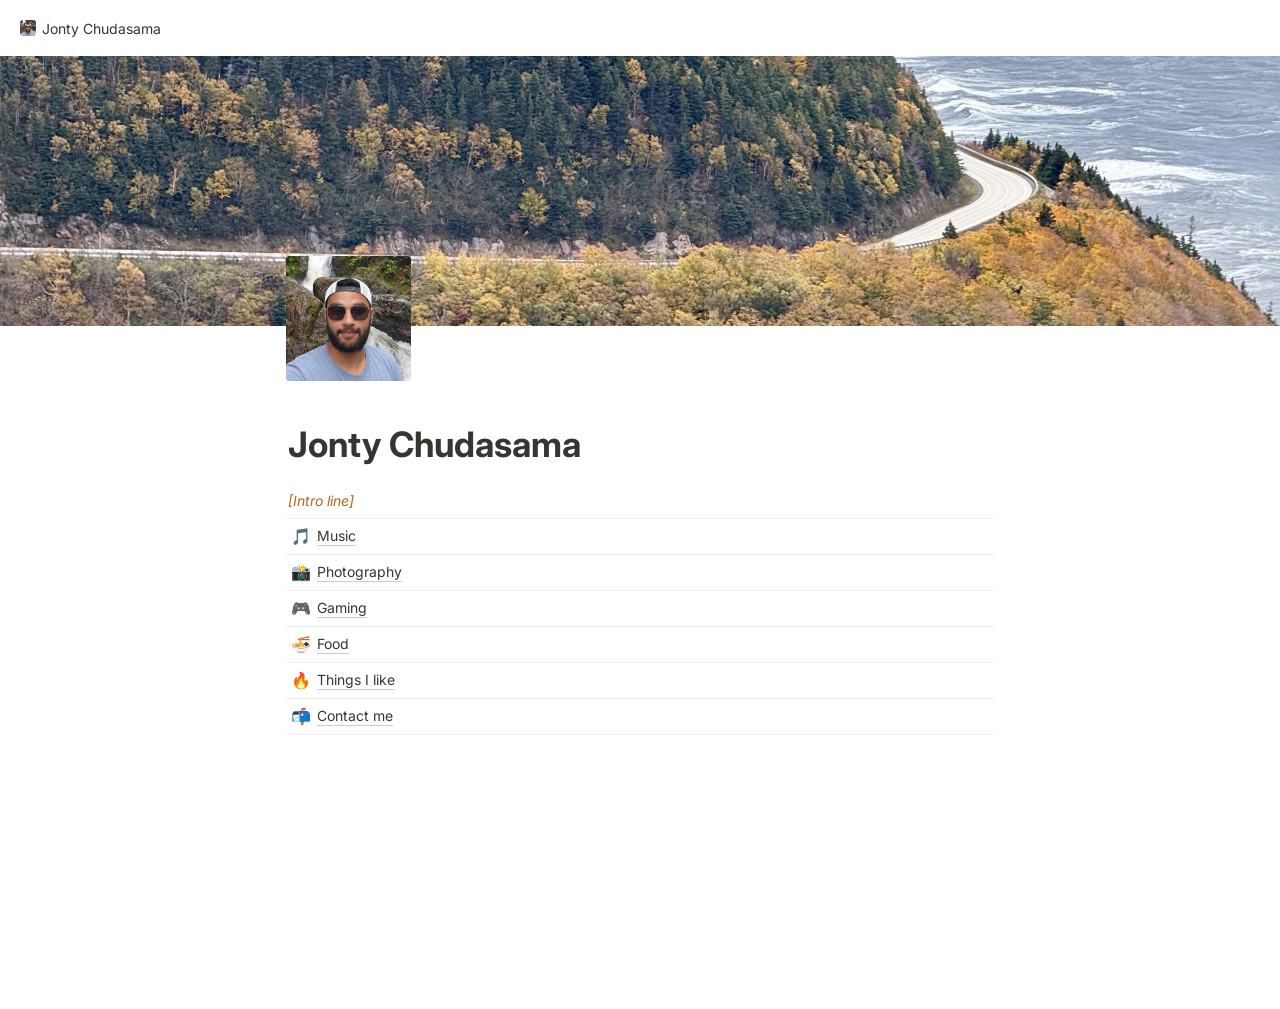
==== index.html @ 6bc84c6f "Add a dedicated contact page with an X handle link" ====
<!DOCTYPE html><html lang="en"><head><meta charset="UTF-8"><meta name="viewport" content="width=device-width,initial-scale=1"><link rel="icon" href="img/profile.jpg?v=8"><link rel="stylesheet" href="style.css?v=8"><title>Jonty Chudasama</title></head><body>
<nav class="nav"><div class="crumbs"><a class="crumb" href="index.html"><img src="img/profile.jpg?v=8" alt="">Jonty Chudasama</a></div></nav>
<div class="cover"><div class="cover-img" role="img" aria-label="Cover photo"></div></div>
<main class="wrap">
<div class="avatar in"><img src="img/profile.jpg?v=8" alt="Jonty Chudasama"></div>
<h1 class="in">Jonty Chudasama</h1>
<p class="ph in">[Intro line]</p>
<div class="pages in"><hr>
<a class="pg" href="music.html"><span class="e">🎵</span><u>Music</u></a><hr>
<a class="pg" href="photography.html"><span class="e">📸</span><u>Photography</u></a><hr>
<a class="pg" href="gaming.html"><span class="e">🎮</span><u>Gaming</u></a><hr>
<a class="pg" href="food.html"><span class="e">🍜</span><u>Food</u></a><hr>
<a class="pg" href="things-i-like.html"><span class="e">🔥</span><u>Things I like</u></a><hr>
<a class="pg" href="contact.html"><span class="e">📬</span><u>Contact me</u></a><hr>
</div></main><script src="main.js?v=8"></script></body></html>
---- style.css ----
@import url("https://fonts.googleapis.com/css2?family=Inter:wght@400;600;700&display=swap");
:root{--ink:#37352f;--muted:rgba(55,53,47,.6);--line:rgba(235,236,237,.8);--hover:#efefef;--ph:#b5651d;--bg:#fff}
*{box-sizing:border-box}html{-webkit-text-size-adjust:100%}
body{margin:0;background:var(--bg);color:var(--ink);font-family:Inter,-apple-system,BlinkMacSystemFont,"Segoe UI",Helvetica,sans-serif;font-size:14px;line-height:21px;-webkit-font-smoothing:antialiased}
/* navbar + breadcrumb */
.nav{position:sticky;top:0;z-index:10;height:56px;background:#fff;padding:0 14px;display:flex;align-items:center}
.crumbs{display:flex;align-items:center;gap:4px;min-width:0}
.crumb{display:flex;align-items:center;gap:6px;padding:2px 6px;border-radius:4px;color:var(--ink);text-decoration:none;white-space:nowrap;transition:background .12s}
.crumb:hover{background:var(--hover)}
.crumb img{width:16px;height:16px;border-radius:3px;object-fit:cover;display:block}
.crumb .e{font-size:18px;line-height:1}
.sep{color:var(--muted);font-size:12.25px;margin:0 2px}
/* home cover */
.cover{height:270px;overflow:hidden;position:relative;background:#ece9e3}
.cover-img{position:absolute;inset:-40px 0;background:url(img/cover.jpg) center/cover no-repeat;will-change:transform}
/* subpage spacer (no cover) */
.spacer{height:100px}
.wrap{max-width:900px;margin:0 auto;padding:0 96px 270px}
.head{position:relative}
.avatar{width:125px;height:125px;margin-top:-70px;position:relative;border-radius:3px;overflow:hidden;background:#d9d6cf}
.avatar img{width:100%;height:100%;object-fit:cover;display:block}
.icon{font-size:78px;line-height:84px;height:84px;margin-left:3px}
h1{font-size:35px;line-height:1.2;font-weight:700;margin:40px 0 20px;padding:2px}
.cover+.wrap h1{margin-top:40px}
p{margin:0;padding:3px 2px}
.ph{color:var(--ph);font-style:italic}
hr{border:0;border-top:1px solid var(--line);margin:8px 0}
.pages{display:flex;flex-direction:column}
.pg{display:flex;align-items:center;gap:6px;padding:3px 4px 3px 5px;border-radius:4px;color:var(--ink);text-decoration:none;transition:background .12s}
.pg:hover{background:var(--hover)}
.pg .e{font-size:16px;width:20px;text-align:center;display:inline-block;transition:transform .25s cubic-bezier(.3,1.6,.5,1)}
.pg:hover .e{transform:translateX(2px) scale(1.12)}
.pg u{text-decoration:none;border-bottom:1px solid rgba(55,53,47,.25);line-height:1.3}
.pages hr{margin:4px 0}
a.inl{color:var(--ink);text-decoration:underline;text-decoration-color:rgba(55,53,47,.6);text-underline-offset:2px}
h3{font-size:24px;font-weight:600;margin:32px 0 4px;padding:3px 2px}
.grid{display:grid;grid-template-columns:repeat(3,1fr);gap:8px;margin-top:8px}.grid div{aspect-ratio:1;background:#f1f0ee;border-radius:3px;display:grid;place-items:center;text-align:center}
/* motion */
.in{opacity:0;transform:translateY(6px);animation:in .5s cubic-bezier(.2,.7,.2,1) forwards}
@keyframes in{to{opacity:1;transform:none}}
main{transition:opacity .2s}body.leaving main{opacity:0}
@media(max-width:720px){.wrap{padding:0 24px 180px}.cover{height:200px}.spacer{height:50px}}
@media(prefers-reduced-motion:reduce){*{animation:none!important;transition:none!important}.in{opacity:1;transform:none}}
.muted{color:var(--muted)}
.tracks{list-style:none;margin:0;padding:0}.tracks li{display:flex;align-items:center;gap:10px;padding:4px 2px;border-radius:4px}
.tracks li:hover{background:#f7f7f5}
.tracks img,.tracks .art{width:36px;height:36px;border-radius:3px;object-fit:cover;flex:none;background:#f1f0ee}
.tracks.round img,.tracks.round .art{border-radius:50%}
.tracks .sub{color:var(--muted);font-size:12px;line-height:16px}
.upd{margin-top:24px;font-size:12px}
#spotify h3:first-child{margin-top:8px}
/* Music: quiet controls and simple ranked lists. */
.time-switch{display:flex;gap:4px;flex-wrap:wrap;border-bottom:1px solid var(--line);padding-bottom:8px}
.time-switch button,.stats-retry{font:inherit;color:var(--muted);background:transparent;border:0;border-radius:4px;padding:8px 10px;min-height:40px;cursor:pointer}
.time-switch button:hover,.stats-retry:hover{background:var(--hover);color:var(--ink)}
.time-switch button[aria-pressed="true"]{background:#efefed;color:var(--ink);font-weight:600}
.time-switch button:focus-visible,.stats-retry:focus-visible{outline:2px solid var(--ink);outline-offset:2px}
.top-player{margin-top:24px}.top-player iframe{display:block;border:0;border-radius:8px;margin-top:10px;max-width:100%}
.player-link{display:inline-block;font-size:12px;margin-top:6px}
#spotify .stats-section h3{font-size:20px;margin:30px 0 10px}
.tracks li{min-height:48px}.track-rank{width:18px;flex:none;text-align:center;font-size:12px;color:var(--muted);font-variant-numeric:tabular-nums}
.track-info{min-width:0;overflow-wrap:anywhere}
.stats-empty{margin-top:24px}
.sr-only{position:absolute;width:1px;height:1px;padding:0;margin:-1px;overflow:hidden;clip-path:inset(50%);white-space:nowrap;border:0}
@media(max-width:720px){.time-switch{gap:2px}.time-switch button{padding:8px;min-height:44px}}
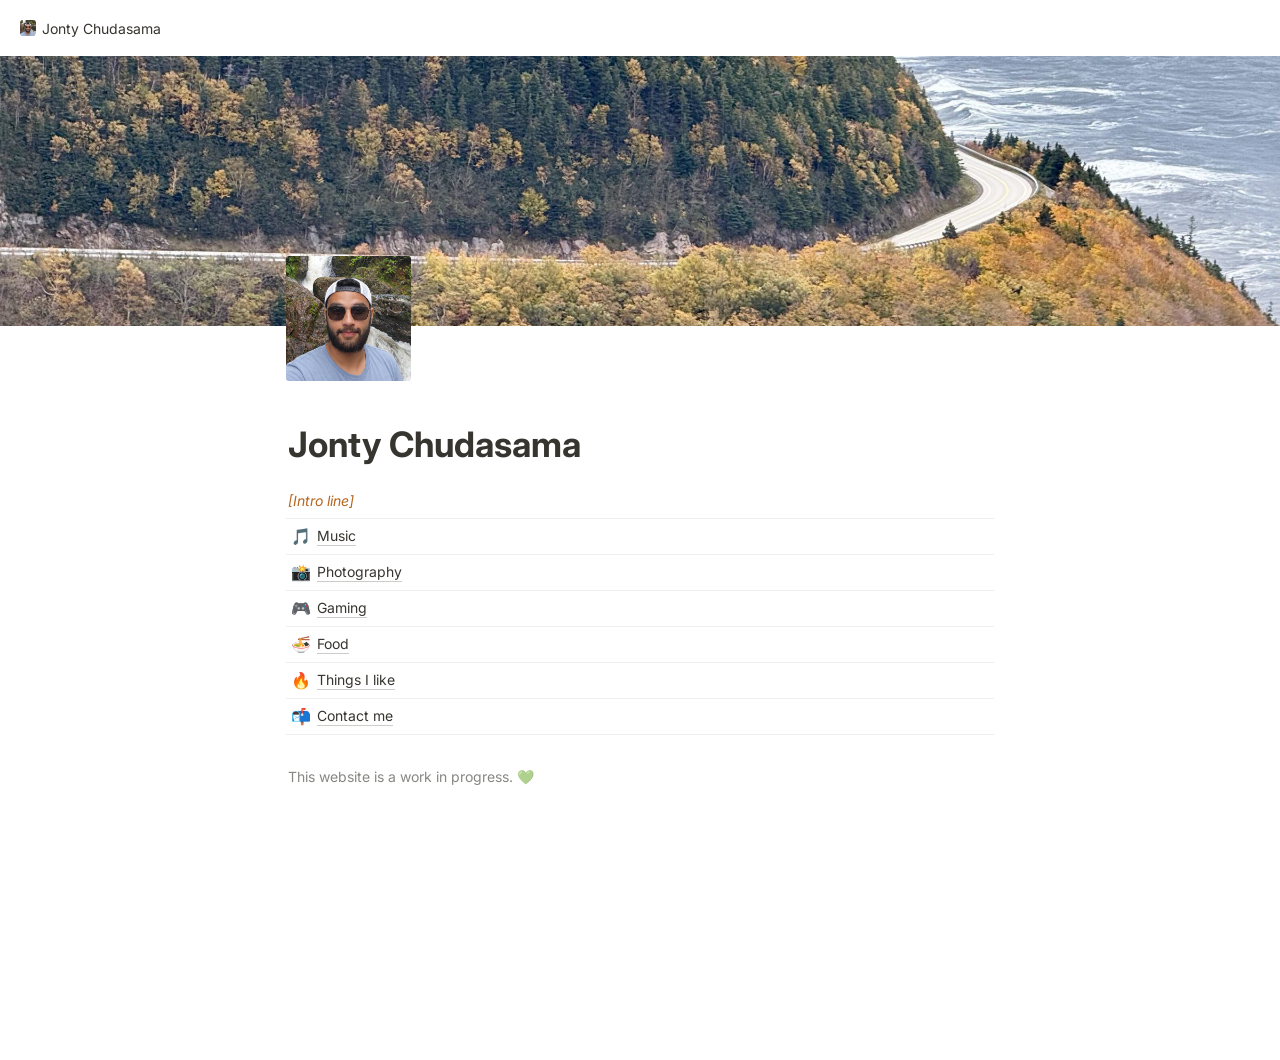
==== commit 2b8bb42c: "Add a work-in-progress note to the homepage" ====
--- a/index.html
+++ b/index.html
@@ -1,4 +1,4 @@
-<!DOCTYPE html><html lang="en"><head><meta charset="UTF-8"><meta name="viewport" content="width=device-width,initial-scale=1"><link rel="icon" href="img/profile.jpg?v=8"><link rel="stylesheet" href="style.css?v=8"><title>Jonty Chudasama</title></head><body>
+<!DOCTYPE html><html lang="en"><head><meta charset="UTF-8"><meta name="viewport" content="width=device-width,initial-scale=1"><link rel="icon" href="img/profile.jpg?v=8"><link rel="stylesheet" href="style.css?v=13"><title>Jonty Chudasama</title></head><body>
 <nav class="nav"><div class="crumbs"><a class="crumb" href="index.html"><img src="img/profile.jpg?v=8" alt="">Jonty Chudasama</a></div></nav>
 <div class="cover"><div class="cover-img" role="img" aria-label="Cover photo"></div></div>
 <main class="wrap">
@@ -12,4 +12,6 @@
 <a class="pg" href="food.html"><span class="e">🍜</span><u>Food</u></a><hr>
 <a class="pg" href="things-i-like.html"><span class="e">🔥</span><u>Things I like</u></a><hr>
 <a class="pg" href="contact.html"><span class="e">📬</span><u>Contact me</u></a><hr>
-</div></main><script src="main.js?v=8"></script></body></html>
+</div>
+<p class="muted in wip-note">This website is a work in progress. 💚</p>
+</main><script src="main.js?v=8"></script></body></html>
--- a/style.css
+++ b/style.css
@@ -42,6 +42,7 @@
 @media(max-width:720px){.wrap{padding:0 24px 180px}.cover{height:200px}.spacer{height:50px}}
 @media(prefers-reduced-motion:reduce){*{animation:none!important;transition:none!important}.in{opacity:1;transform:none}}
 .muted{color:var(--muted)}
+.wip-note{margin-top:24px}
 .tracks{list-style:none;margin:0;padding:0}.tracks li{display:flex;align-items:center;gap:10px;padding:4px 2px;border-radius:4px}
 .tracks li:hover{background:#f7f7f5}
 .tracks img,.tracks .art{width:36px;height:36px;border-radius:3px;object-fit:cover;flex:none;background:#f1f0ee}
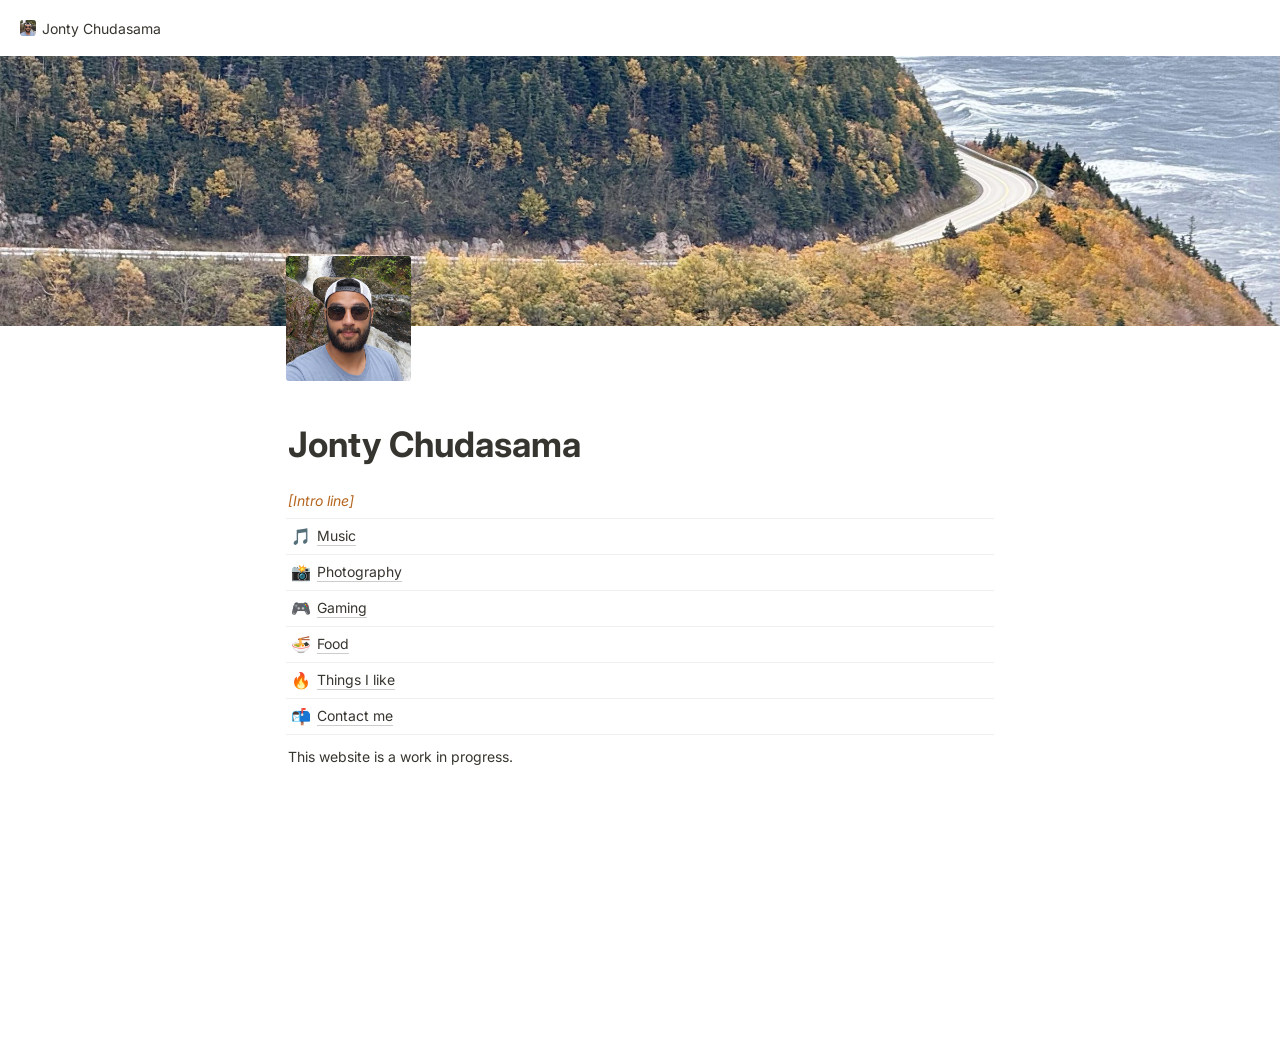
==== commit e933fddc: "Match reference disclaimer color and spacing without emoji" ====
--- a/index.html
+++ b/index.html
@@ -1,4 +1,4 @@
-<!DOCTYPE html><html lang="en"><head><meta charset="UTF-8"><meta name="viewport" content="width=device-width,initial-scale=1"><link rel="icon" href="img/profile.jpg?v=8"><link rel="stylesheet" href="style.css?v=13"><title>Jonty Chudasama</title></head><body>
+<!DOCTYPE html><html lang="en"><head><meta charset="UTF-8"><meta name="viewport" content="width=device-width,initial-scale=1"><link rel="icon" href="img/profile.jpg?v=8"><link rel="stylesheet" href="style.css?v=14"><title>Jonty Chudasama</title></head><body>
 <nav class="nav"><div class="crumbs"><a class="crumb" href="index.html"><img src="img/profile.jpg?v=8" alt="">Jonty Chudasama</a></div></nav>
 <div class="cover"><div class="cover-img" role="img" aria-label="Cover photo"></div></div>
 <main class="wrap">
@@ -13,5 +13,5 @@
 <a class="pg" href="things-i-like.html"><span class="e">🔥</span><u>Things I like</u></a><hr>
 <a class="pg" href="contact.html"><span class="e">📬</span><u>Contact me</u></a><hr>
 </div>
-<p class="muted in wip-note">This website is a work in progress. 💚</p>
+<p class="in wip-note">This website is a work in progress.</p>
 </main><script src="main.js?v=8"></script></body></html>
--- a/style.css
+++ b/style.css
@@ -42,7 +42,7 @@
 @media(max-width:720px){.wrap{padding:0 24px 180px}.cover{height:200px}.spacer{height:50px}}
 @media(prefers-reduced-motion:reduce){*{animation:none!important;transition:none!important}.in{opacity:1;transform:none}}
 .muted{color:var(--muted)}
-.wip-note{margin-top:24px}
+.wip-note{margin-top:4px}
 .tracks{list-style:none;margin:0;padding:0}.tracks li{display:flex;align-items:center;gap:10px;padding:4px 2px;border-radius:4px}
 .tracks li:hover{background:#f7f7f5}
 .tracks img,.tracks .art{width:36px;height:36px;border-radius:3px;object-fit:cover;flex:none;background:#f1f0ee}
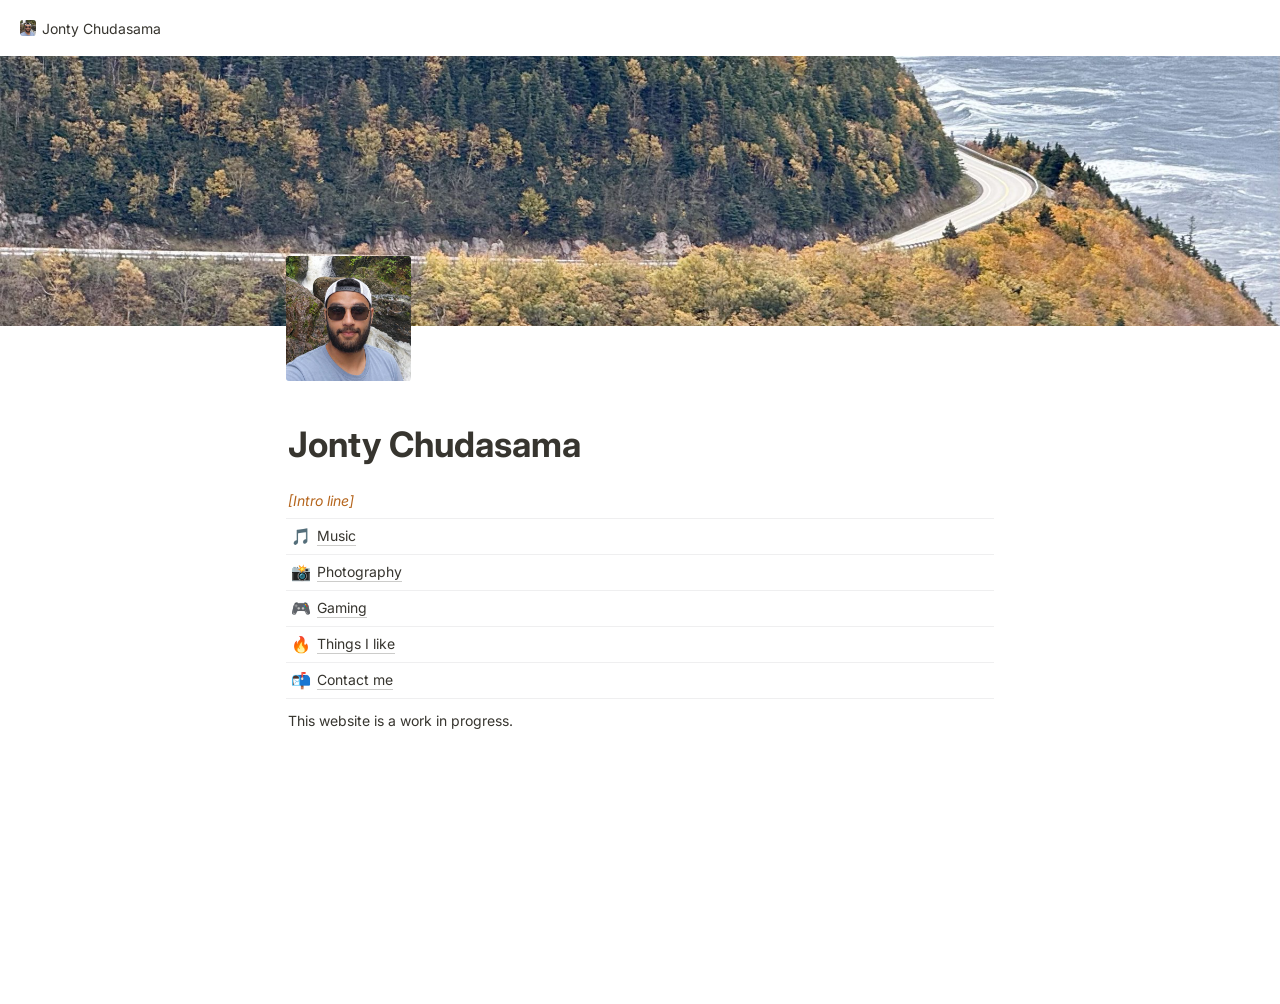
==== commit 729f0627: "Remove Food page and homepage link" ====
--- a/index.html
+++ b/index.html
@@ -9,7 +9,6 @@
 <a class="pg" href="music.html"><span class="e">🎵</span><u>Music</u></a><hr>
 <a class="pg" href="photography.html"><span class="e">📸</span><u>Photography</u></a><hr>
 <a class="pg" href="gaming.html"><span class="e">🎮</span><u>Gaming</u></a><hr>
-<a class="pg" href="food.html"><span class="e">🍜</span><u>Food</u></a><hr>
 <a class="pg" href="things-i-like.html"><span class="e">🔥</span><u>Things I like</u></a><hr>
 <a class="pg" href="contact.html"><span class="e">📬</span><u>Contact me</u></a><hr>
 </div>
--- a/style.css
+++ b/style.css
@@ -43,6 +43,34 @@
 @media(prefers-reduced-motion:reduce){*{animation:none!important;transition:none!important}.in{opacity:1;transform:none}}
 .muted{color:var(--muted)}
 .wip-note{margin-top:4px}
+/* Bookmarks follow the Things I Like reference page. */
+.likes-section{margin-top:66px}
+.likes-section+.likes-section{margin-top:40px}
+.likes-section h2{font-size:26.25px;line-height:1.3;font-weight:600;margin:0;padding:3px 2px}
+.bookmark{display:flex;min-height:94.5px;margin:8px 0;border:1px solid var(--line);border-radius:5px;overflow:hidden;color:var(--ink);text-decoration:none}
+.bookmark:hover{background:#f7f7f5}
+.bookmark:focus-visible{outline:2px solid var(--ink);outline-offset:3px}
+.bookmark-content{flex:1;min-width:0;padding:10.5px 12.25px 8.75px}
+.bookmark .bookmark-title{font-size:12.25px;line-height:17.5px;font-weight:400;margin:0 0 2px;padding:0}
+.bookmark-description{font-size:10.5px;line-height:14px;color:var(--muted);padding:0;display:-webkit-box;-webkit-line-clamp:2;-webkit-box-orient:vertical;overflow:hidden}
+.bookmark-domain{display:flex;align-items:center;gap:5px;font-size:10.5px;line-height:14px;margin-top:6px;overflow-wrap:anywhere}
+.bookmark-domain img{width:16px;height:16px;object-fit:cover;border-radius:3px;flex:none}
+.bookmark-cover{flex:0 0 35%;min-width:0;background:#f7f7f7;display:flex;align-items:center;justify-content:center}
+.bookmark-cover img{display:block;width:100%;height:94.5px;object-fit:contain}
+.newsletter-cover{font-size:36px;color:var(--muted)}
+/* Gaming keeps the same page hierarchy, with a growing collection of heroes. */
+.gaming-section{margin-top:66px}
+.gaming-section+.gaming-section{margin-top:48px}
+.gaming-section h2{font-size:26.25px;line-height:1.3;font-weight:600;margin:0;padding:3px 2px}
+.game-subheading{font-size:20px;margin:24px 0 12px;padding:3px 2px}
+.hero-grid{display:grid;grid-template-columns:repeat(auto-fill,minmax(min(100%,190px),1fr));gap:16px}
+.hero-card{margin:0;min-width:0;border:1px solid var(--line);border-radius:5px;overflow:hidden;background:var(--bg)}
+.hero-art{display:block;width:100%;height:auto;aspect-ratio:16/9;object-fit:contain}
+.hero-details{display:flex;align-items:baseline;justify-content:space-between;gap:12px;padding:12px}
+.hero-details h4{font-size:16px;line-height:21px;font-weight:600;margin:0}
+.hero-ranking{display:flex;align-items:center;justify-content:space-between;gap:12px;border-top:1px solid var(--line);padding:10px 12px}
+.hero-ranking strong{font-weight:600;font-variant-numeric:tabular-nums}
+.hero-ranking small{display:block;font-size:12px;line-height:18px;color:var(--muted)}
 .tracks{list-style:none;margin:0;padding:0}.tracks li{display:flex;align-items:center;gap:10px;padding:4px 2px;border-radius:4px}
 .tracks li:hover{background:#f7f7f5}
 .tracks img,.tracks .art{width:36px;height:36px;border-radius:3px;object-fit:cover;flex:none;background:#f1f0ee}
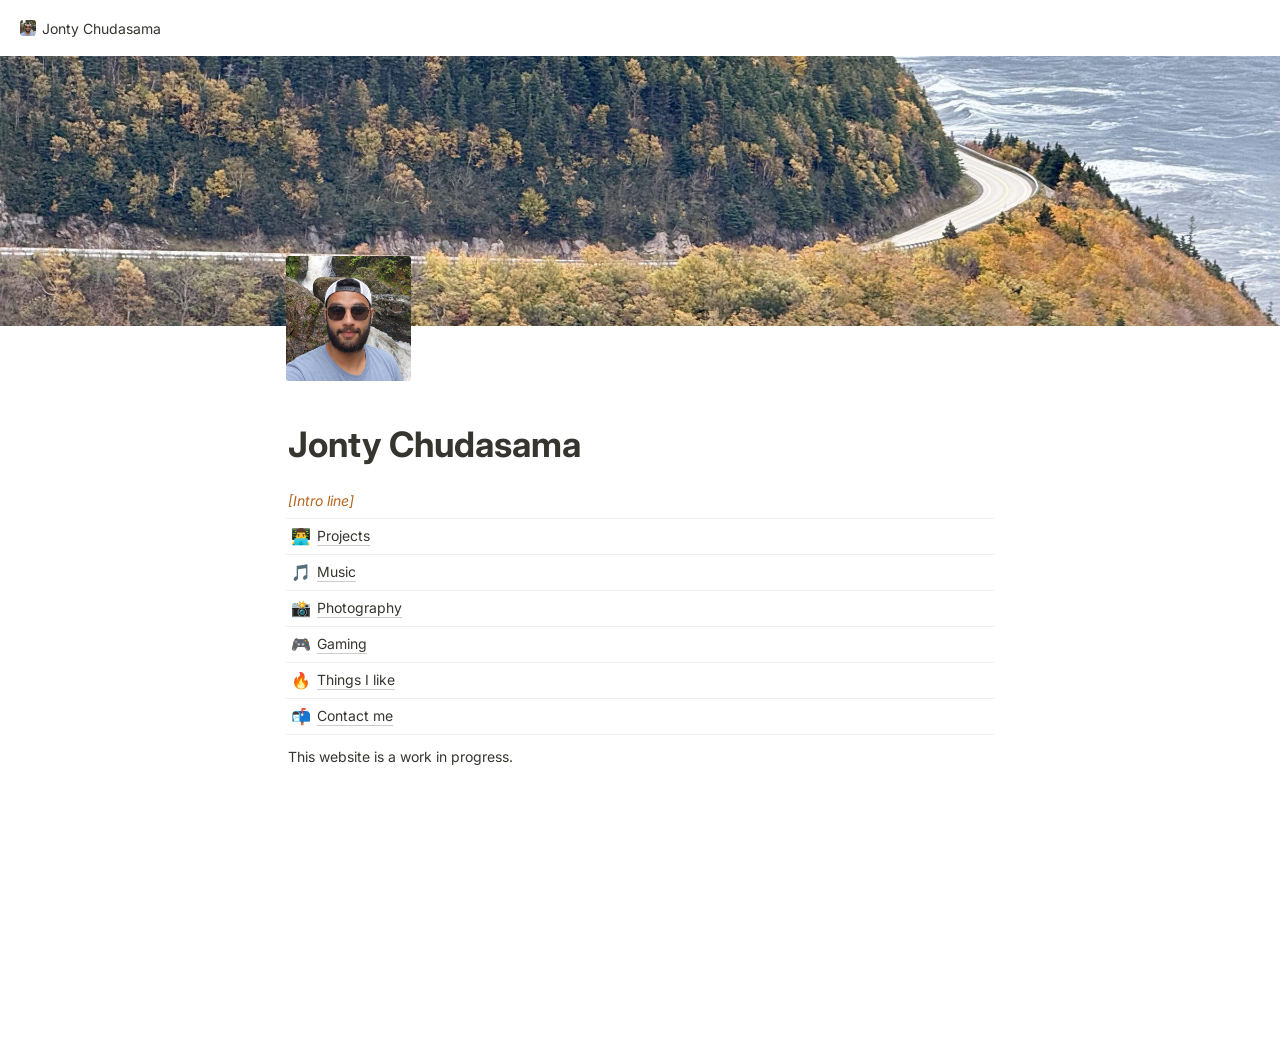
==== commit 3e95f0fb: "Add Projects page with CapSolve and daily journal app" ====
--- a/index.html
+++ b/index.html
@@ -6,6 +6,7 @@
 <h1 class="in">Jonty Chudasama</h1>
 <p class="ph in">[Intro line]</p>
 <div class="pages in"><hr>
+<a class="pg" href="projects.html"><span class="e">👨‍💻</span><u>Projects</u></a><hr>
 <a class="pg" href="music.html"><span class="e">🎵</span><u>Music</u></a><hr>
 <a class="pg" href="photography.html"><span class="e">📸</span><u>Photography</u></a><hr>
 <a class="pg" href="gaming.html"><span class="e">🎮</span><u>Gaming</u></a><hr>
--- a/style.css
+++ b/style.css
@@ -43,6 +43,11 @@
 @media(prefers-reduced-motion:reduce){*{animation:none!important;transition:none!important}.in{opacity:1;transform:none}}
 .muted{color:var(--muted)}
 .wip-note{margin-top:4px}
+/* Projects use the same quiet headings and dividers as the other pages. */
+.project-entry{margin-top:40px}
+.project-entry h2{font-size:26.25px;line-height:1.3;font-weight:600;margin:0;padding:3px 2px}
+.project-link,.project-note{margin-top:8px}
+.project-note{font-size:12px;color:var(--muted)}
 /* Bookmarks follow the Things I Like reference page. */
 .likes-section{margin-top:66px}
 .likes-section+.likes-section{margin-top:40px}
@@ -57,7 +62,6 @@
 .bookmark-domain img{width:16px;height:16px;object-fit:cover;border-radius:3px;flex:none}
 .bookmark-cover{flex:0 0 35%;min-width:0;background:#f7f7f7;display:flex;align-items:center;justify-content:center}
 .bookmark-cover img{display:block;width:100%;height:94.5px;object-fit:contain}
-.newsletter-cover{font-size:36px;color:var(--muted)}
 /* Gaming keeps the same page hierarchy, with a growing collection of heroes. */
 .gaming-section{margin-top:66px}
 .gaming-section+.gaming-section{margin-top:48px}
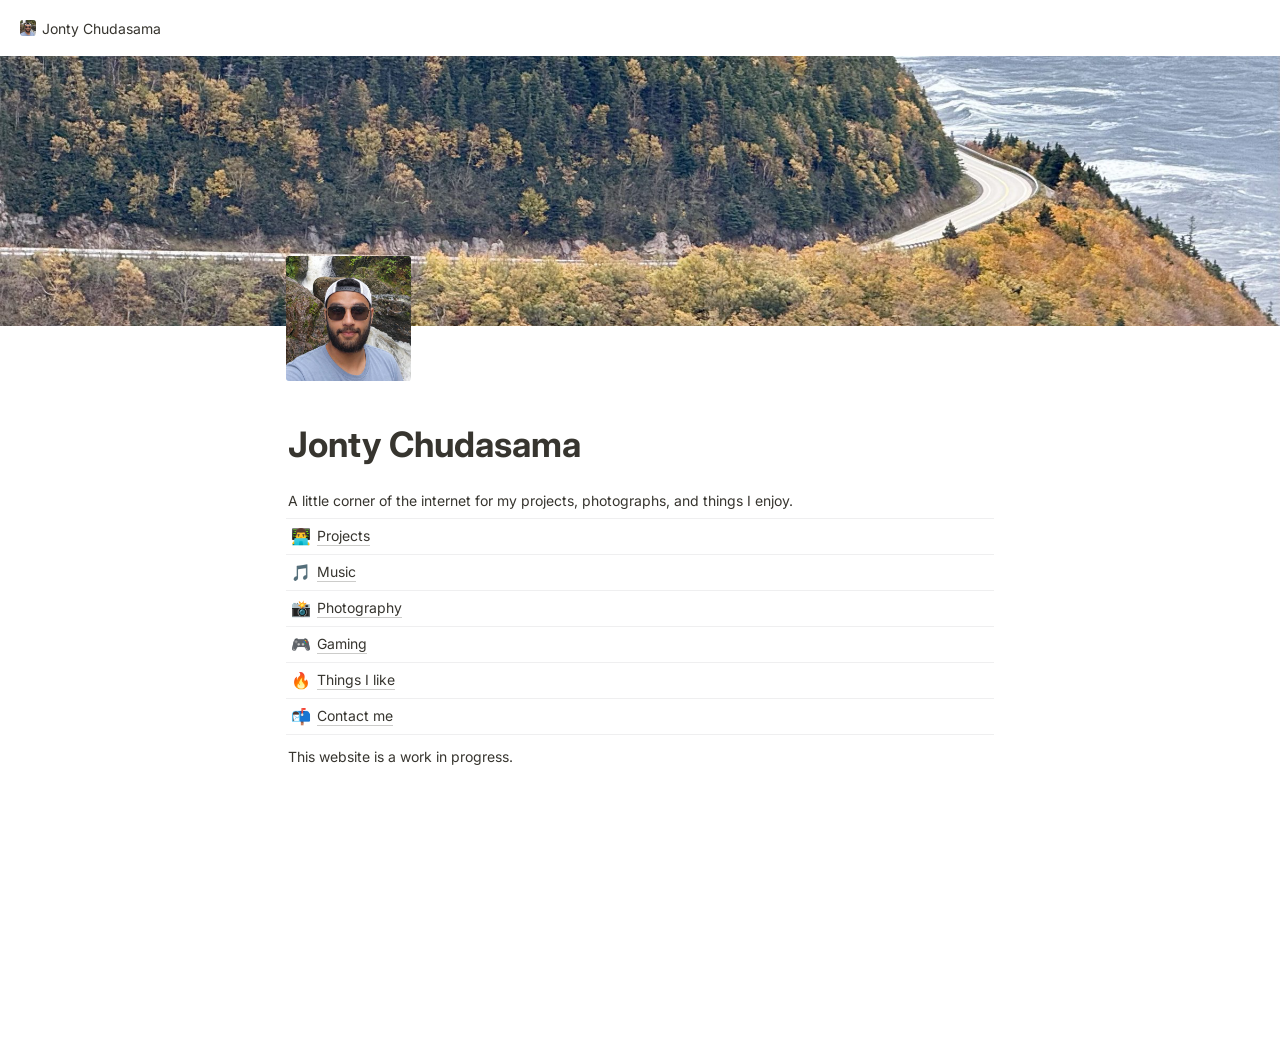
==== commit ba844ee0: "Add welcoming homepage introduction" ====
--- a/index.html
+++ b/index.html
@@ -4,7 +4,7 @@
 <main class="wrap">
 <div class="avatar in"><img src="img/profile.jpg?v=8" alt="Jonty Chudasama"></div>
 <h1 class="in">Jonty Chudasama</h1>
-<p class="ph in">[Intro line]</p>
+<p class="in">A little corner of the internet for my projects, photographs, and things I enjoy.</p>
 <div class="pages in"><hr>
 <a class="pg" href="projects.html"><span class="e">👨‍💻</span><u>Projects</u></a><hr>
 <a class="pg" href="music.html"><span class="e">🎵</span><u>Music</u></a><hr>
--- a/style.css
+++ b/style.css
@@ -46,8 +46,17 @@
 /* Projects use the same quiet headings and dividers as the other pages. */
 .project-entry{margin-top:40px}
 .project-entry h2{font-size:26.25px;line-height:1.3;font-weight:600;margin:0;padding:3px 2px}
-.project-link,.project-note{margin-top:8px}
-.project-note{font-size:12px;color:var(--muted)}
+.project-link{margin-top:8px}
+/* Photography preserves original proportions; color follows hover or touch scrolling. */
+.photography-wrap{padding-bottom:max(270px,50vh)}
+.photo-gallery{columns:2;column-gap:16px;margin-top:32px}
+.photo{margin:0 0 16px;break-inside:avoid;overflow:hidden;border-radius:3px}
+.photo img,.photo-placeholder{display:block;width:100%;height:auto;filter:grayscale(1);transition:filter 280ms cubic-bezier(.25,1,.5,1)}
+.photo-placeholder{aspect-ratio:var(--photo-ratio,3/2);display:grid;place-items:center;background:#f1f0ee;color:var(--muted)}
+.photo.is-color img,.photo.is-color .photo-placeholder,.photo:focus-visible img{filter:grayscale(0)}
+.photo:focus-visible{outline:2px solid var(--ink);outline-offset:3px}
+@media(hover:hover) and (pointer:fine){.photo:hover img,.photo:hover .photo-placeholder{filter:grayscale(0)}}
+@media(max-width:720px){.photo-gallery{columns:1}}
 /* Bookmarks follow the Things I Like reference page. */
 .likes-section{margin-top:66px}
 .likes-section+.likes-section{margin-top:40px}
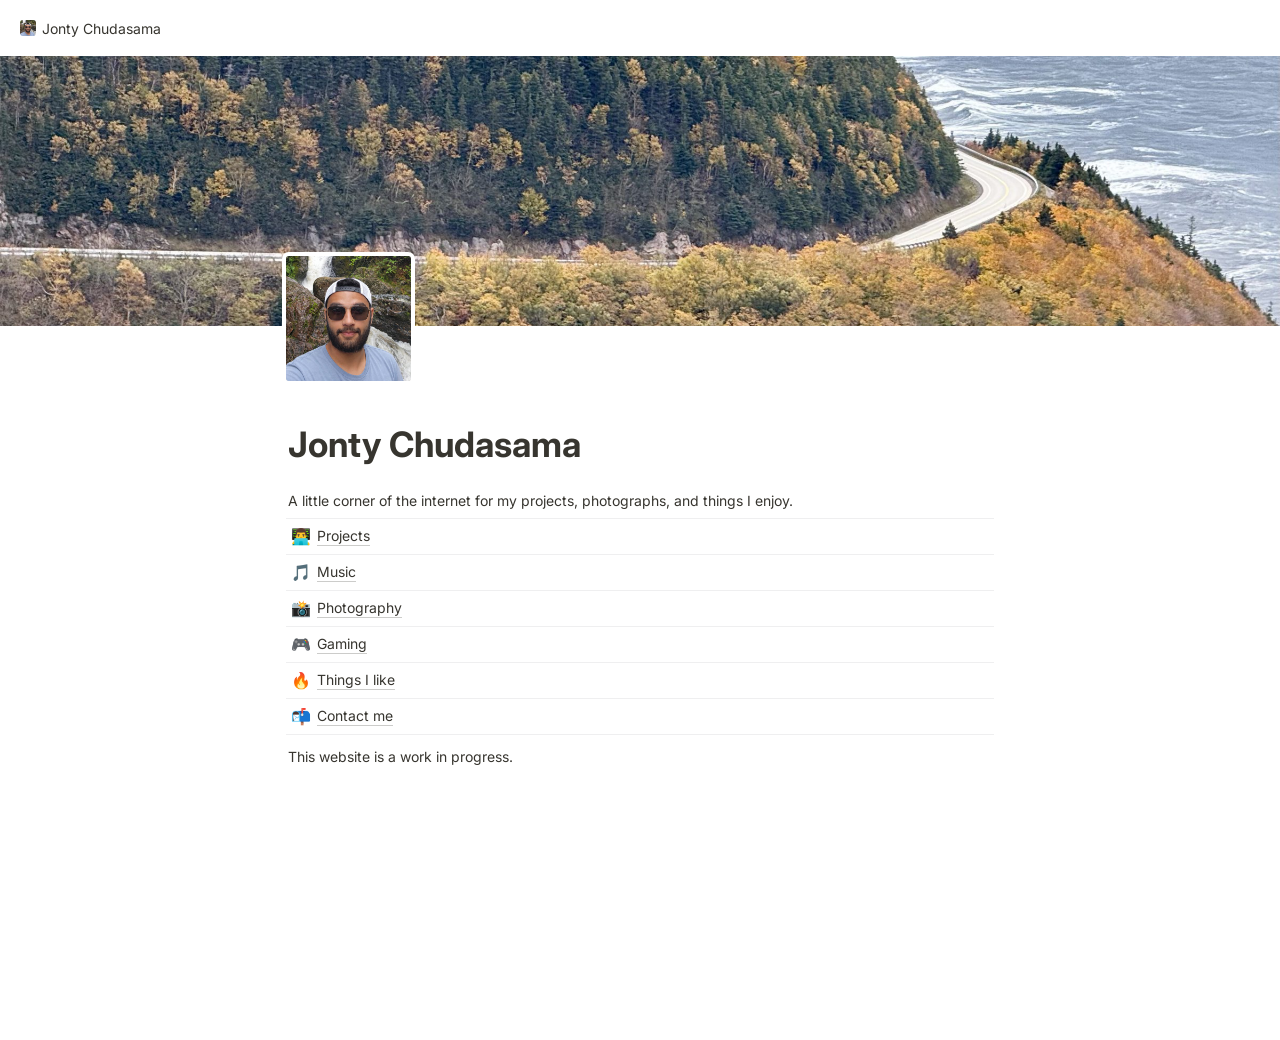
==== commit 5fb13a38: "Frame homepage portrait in white for separation" ====
--- a/index.html
+++ b/index.html
@@ -1,4 +1,4 @@
-<!DOCTYPE html><html lang="en"><head><meta charset="UTF-8"><meta name="viewport" content="width=device-width,initial-scale=1"><link rel="icon" href="img/profile.jpg?v=8"><link rel="stylesheet" href="style.css?v=14"><title>Jonty Chudasama</title></head><body>
+<!DOCTYPE html><html lang="en"><head><meta charset="UTF-8"><meta name="viewport" content="width=device-width,initial-scale=1"><link rel="icon" href="img/profile.jpg?v=8"><link rel="stylesheet" href="style.css?v=21"><title>Jonty Chudasama</title></head><body>
 <nav class="nav"><div class="crumbs"><a class="crumb" href="index.html"><img src="img/profile.jpg?v=8" alt="">Jonty Chudasama</a></div></nav>
 <div class="cover"><div class="cover-img" role="img" aria-label="Cover photo"></div></div>
 <main class="wrap">
--- a/style.css
+++ b/style.css
@@ -17,7 +17,7 @@
 .spacer{height:100px}
 .wrap{max-width:900px;margin:0 auto;padding:0 96px 270px}
 .head{position:relative}
-.avatar{width:125px;height:125px;margin-top:-70px;position:relative;border-radius:3px;overflow:hidden;background:#d9d6cf}
+.avatar{width:125px;height:125px;margin-top:-70px;position:relative;border-radius:3px;overflow:hidden;background:#d9d6cf;box-shadow:0 0 0 4px var(--bg)}
 .avatar img{width:100%;height:100%;object-fit:cover;display:block}
 .icon{font-size:78px;line-height:84px;height:84px;margin-left:3px}
 h1{font-size:35px;line-height:1.2;font-weight:700;margin:40px 0 20px;padding:2px}
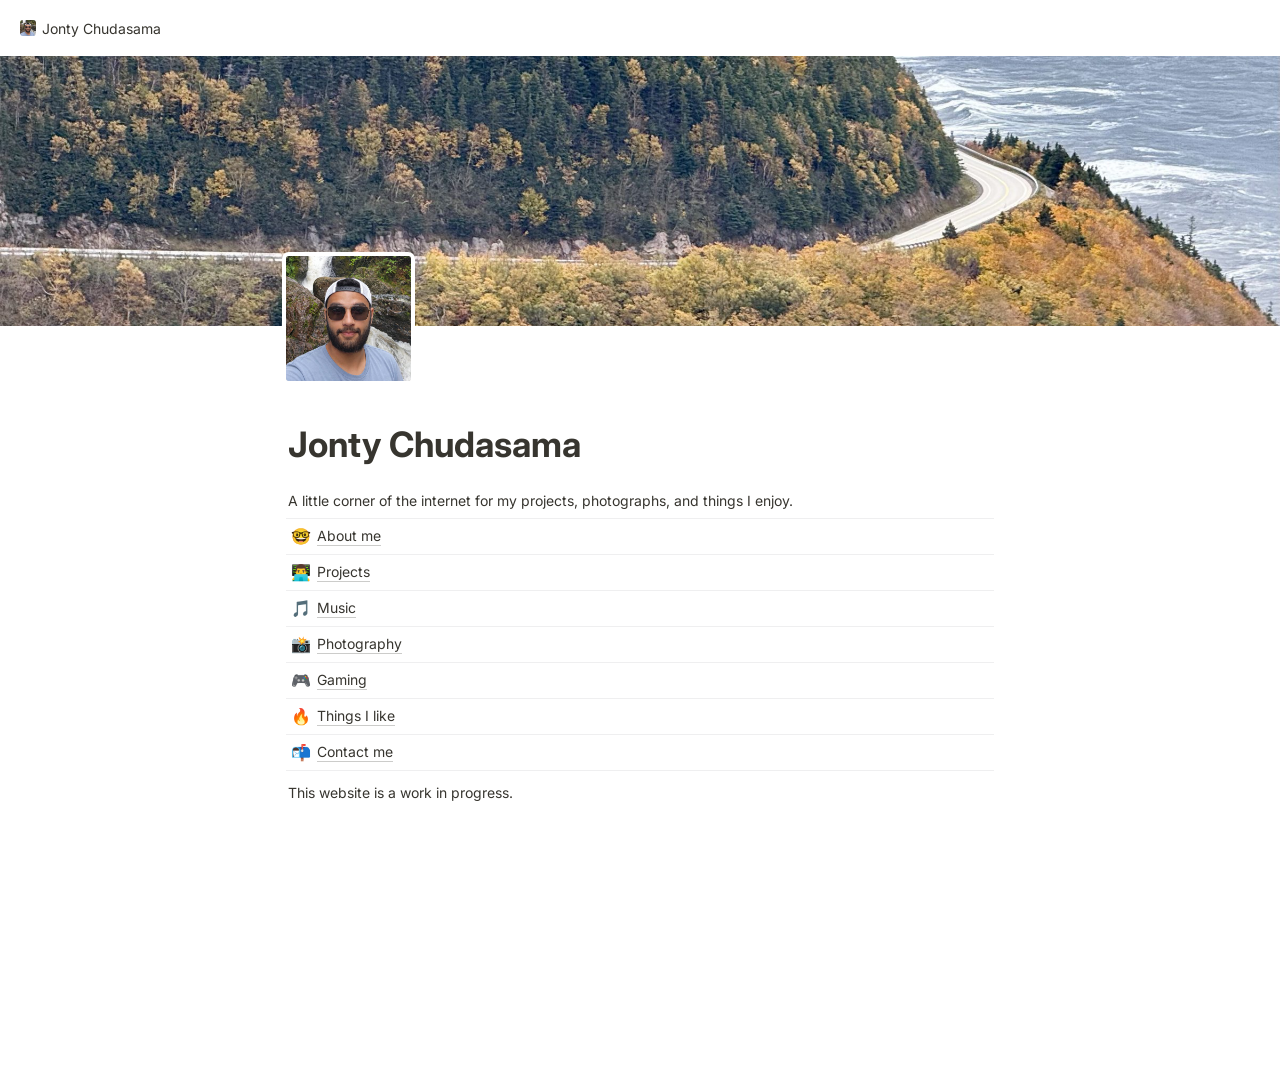
==== commit 6833cd2c: "Add About me page with personal background" ====
--- a/index.html
+++ b/index.html
@@ -6,6 +6,7 @@
 <h1 class="in">Jonty Chudasama</h1>
 <p class="in">A little corner of the internet for my projects, photographs, and things I enjoy.</p>
 <div class="pages in"><hr>
+<a class="pg" href="about.html"><span class="e">🤓</span><u>About me</u></a><hr>
 <a class="pg" href="projects.html"><span class="e">👨‍💻</span><u>Projects</u></a><hr>
 <a class="pg" href="music.html"><span class="e">🎵</span><u>Music</u></a><hr>
 <a class="pg" href="photography.html"><span class="e">📸</span><u>Photography</u></a><hr>
--- a/style.css
+++ b/style.css
@@ -43,6 +43,7 @@
 @media(prefers-reduced-motion:reduce){*{animation:none!important;transition:none!important}.in{opacity:1;transform:none}}
 .muted{color:var(--muted)}
 .wip-note{margin-top:4px}
+.about-copy p+p{margin-top:16px}
 /* Projects use the same quiet headings and dividers as the other pages. */
 .project-entry{margin-top:40px}
 .project-entry h2{font-size:26.25px;line-height:1.3;font-weight:600;margin:0;padding:3px 2px}
